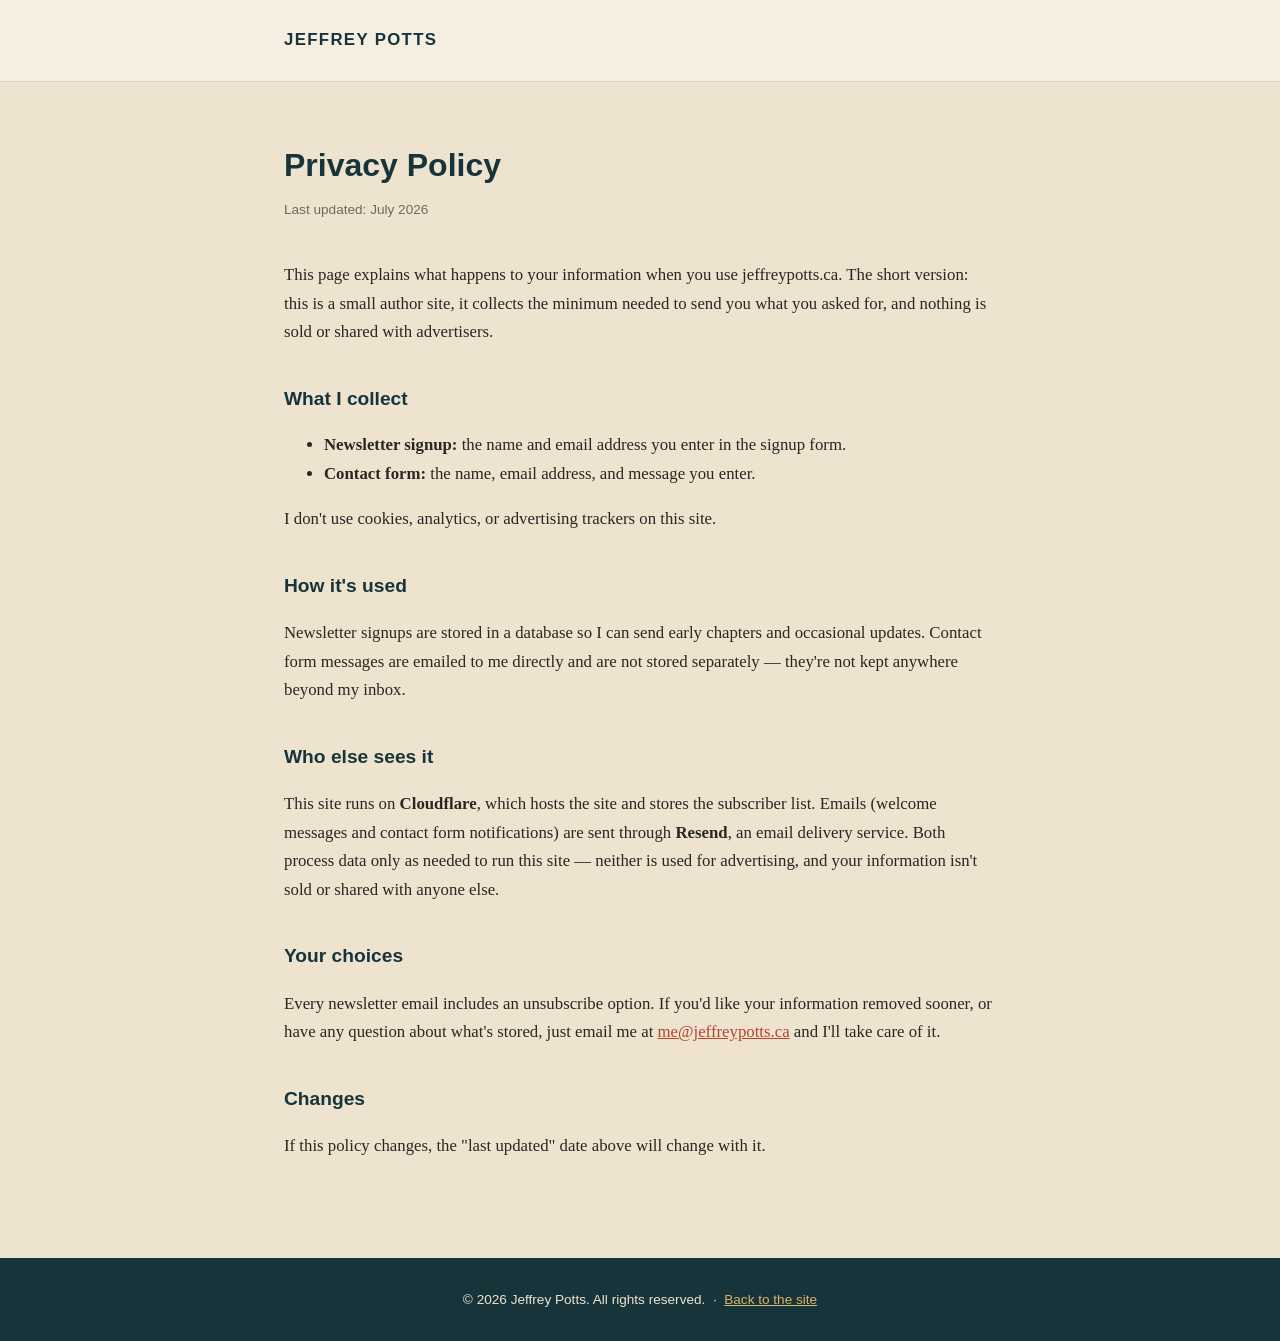
==== privacy.html @ 2e6be83e "Add contact form and privacy policy - New Contact section with a name/email/message form posting to " ====
<!DOCTYPE html>
<html lang="en">
<head>
<meta charset="UTF-8" />
<meta name="viewport" content="width=device-width, initial-scale=1.0" />
<title>Privacy Policy — Jeffrey Potts</title>
<meta name="description" content="Privacy policy for jeffreypotts.ca" />
<style>
  :root {
    --cream:      #ede3cf;
    --paper:      #f5efe1;
    --teal:       #234e58;
    --teal-dark:  #17343b;
    --gold:       #c9a24b;
    --gold-soft:  #d8b36a;
    --rust:       #b5442e;
    --ink:        #2a2622;
    --muted:      #6f6a5c;
    --line:       rgba(42,38,34,0.14);
  }
  * { box-sizing: border-box; }
  body {
    margin: 0; font-family: Georgia, 'Times New Roman', serif; color: var(--ink);
    background: var(--cream); line-height: 1.7; -webkit-font-smoothing: antialiased;
  }
  h1, h2, .nav-brand {
    font-family: 'Helvetica Neue', Arial, sans-serif; font-weight: 700; color: var(--teal-dark);
  }
  .wrap { width: 100%; max-width: 760px; margin: 0 auto; padding: 0 24px; }
  header { padding: 26px 0; border-bottom: 1px solid var(--line); background: var(--paper); }
  .nav-brand { text-decoration: none; font-size: 1.05rem; letter-spacing: 0.08em; text-transform: uppercase; }
  main { padding: 56px 0 80px; }
  h1 { font-size: 2rem; margin: 0 0 6px; }
  .updated { color: var(--muted); font-family: 'Helvetica Neue', Arial, sans-serif; font-size: 0.85rem; margin: 0 0 40px; }
  h2 { font-size: 1.2rem; margin: 36px 0 12px; }
  p, li { font-size: 1.05rem; }
  a { color: var(--rust); }
  footer { background: var(--teal-dark); color: var(--cream); padding: 30px 0; text-align: center; font-family: 'Helvetica Neue', Arial, sans-serif; font-size: 0.85rem; }
  footer a { color: var(--gold-soft); }
</style>
</head>
<body>

<header>
  <div class="wrap">
    <a href="/" class="nav-brand">Jeffrey Potts</a>
  </div>
</header>

<main>
  <div class="wrap">
    <h1>Privacy Policy</h1>
    <p class="updated">Last updated: July 2026</p>

    <p>This page explains what happens to your information when you use jeffreypotts.ca. The short version: this is a small author site, it collects the minimum needed to send you what you asked for, and nothing is sold or shared with advertisers.</p>

    <h2>What I collect</h2>
    <ul>
      <li><strong>Newsletter signup:</strong> the name and email address you enter in the signup form.</li>
      <li><strong>Contact form:</strong> the name, email address, and message you enter.</li>
    </ul>
    <p>I don't use cookies, analytics, or advertising trackers on this site.</p>

    <h2>How it's used</h2>
    <p>Newsletter signups are stored in a database so I can send early chapters and occasional updates. Contact form messages are emailed to me directly and are not stored separately — they're not kept anywhere beyond my inbox.</p>

    <h2>Who else sees it</h2>
    <p>This site runs on <strong>Cloudflare</strong>, which hosts the site and stores the subscriber list. Emails (welcome messages and contact form notifications) are sent through <strong>Resend</strong>, an email delivery service. Both process data only as needed to run this site — neither is used for advertising, and your information isn't sold or shared with anyone else.</p>

    <h2>Your choices</h2>
    <p>Every newsletter email includes an unsubscribe option. If you'd like your information removed sooner, or have any question about what's stored, just email me at <a href="mailto:me@jeffreypotts.ca">me@jeffreypotts.ca</a> and I'll take care of it.</p>

    <h2>Changes</h2>
    <p>If this policy changes, the "last updated" date above will change with it.</p>
  </div>
</main>

<footer>
  <div class="wrap">
    &copy; <span id="year"></span> Jeffrey Potts. All rights reserved. &nbsp;·&nbsp; <a href="/">Back to the site</a>
  </div>
</footer>

<script>document.getElementById('year').textContent = new Date().getFullYear();</script>

</body>
</html>
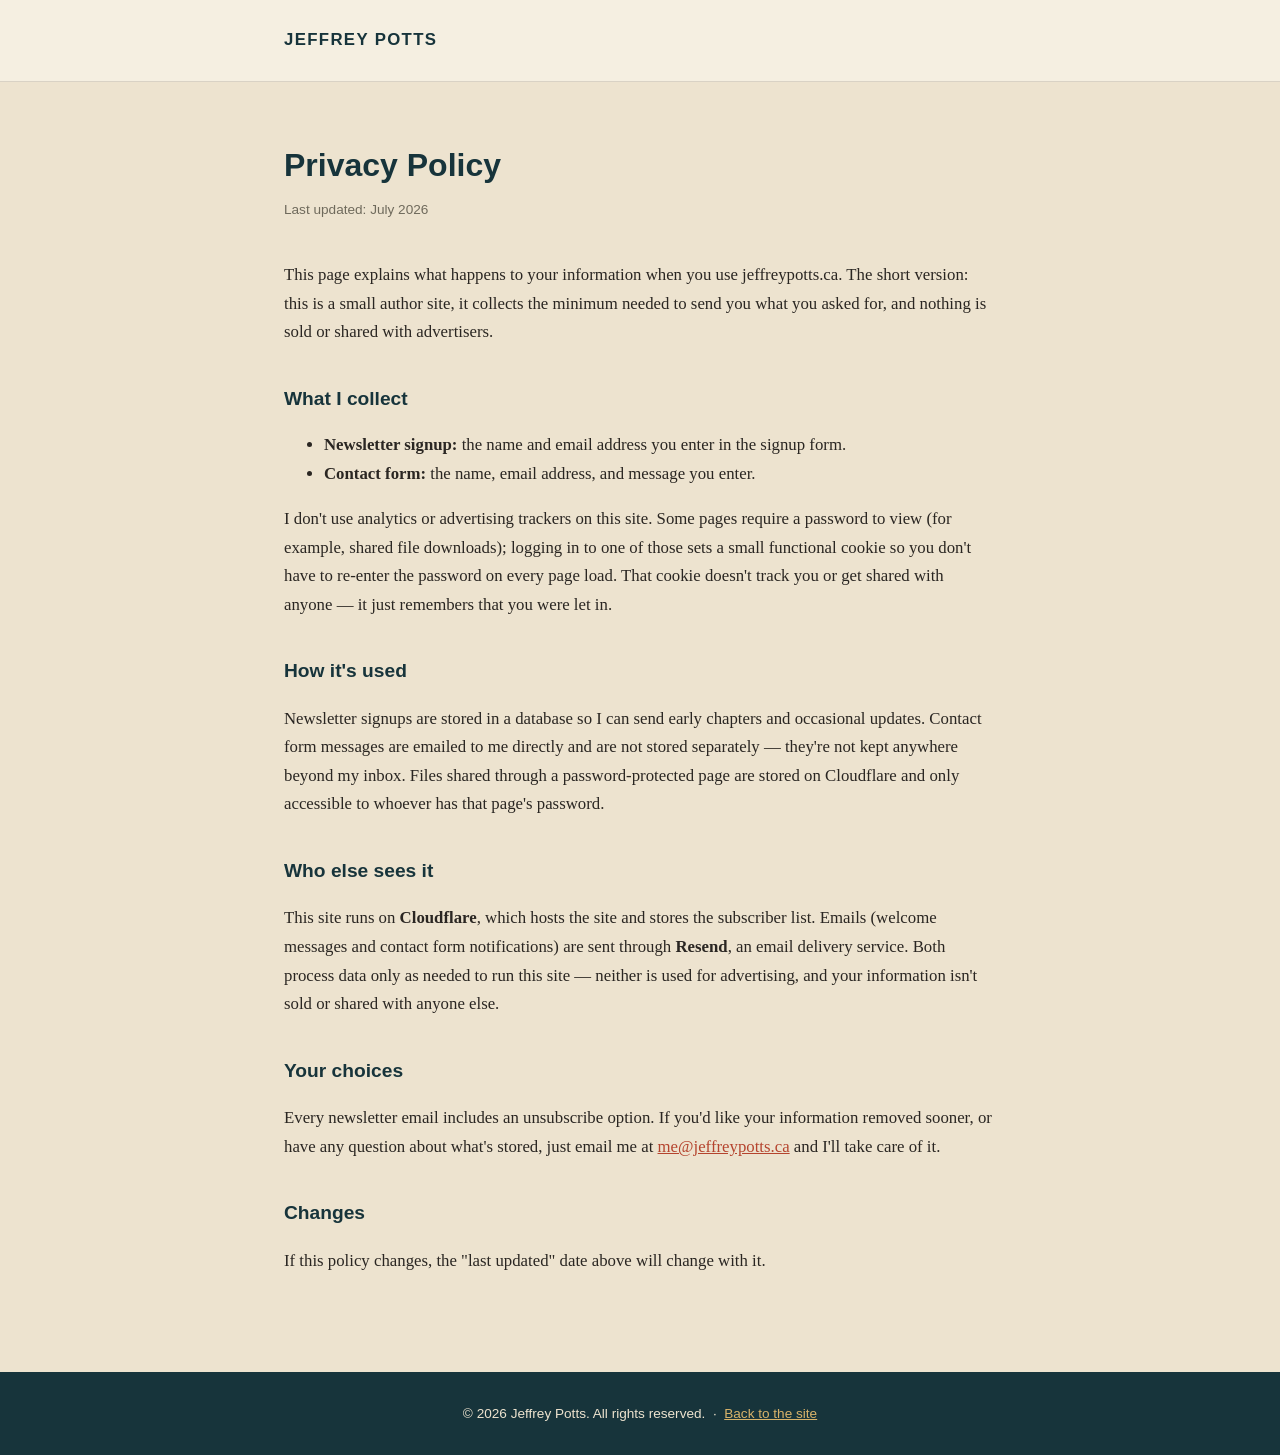
==== commit c13b0b12: "Add password-protected downloads and a full blog CMS Three independent password-gated sections for s" ====
--- a/privacy.html
+++ b/privacy.html
@@ -59,10 +59,10 @@
       <li><strong>Newsletter signup:</strong> the name and email address you enter in the signup form.</li>
       <li><strong>Contact form:</strong> the name, email address, and message you enter.</li>
     </ul>
-    <p>I don't use cookies, analytics, or advertising trackers on this site.</p>
+    <p>I don't use analytics or advertising trackers on this site. Some pages require a password to view (for example, shared file downloads); logging in to one of those sets a small functional cookie so you don't have to re-enter the password on every page load. That cookie doesn't track you or get shared with anyone — it just remembers that you were let in.</p>
 
     <h2>How it's used</h2>
-    <p>Newsletter signups are stored in a database so I can send early chapters and occasional updates. Contact form messages are emailed to me directly and are not stored separately — they're not kept anywhere beyond my inbox.</p>
+    <p>Newsletter signups are stored in a database so I can send early chapters and occasional updates. Contact form messages are emailed to me directly and are not stored separately — they're not kept anywhere beyond my inbox. Files shared through a password-protected page are stored on Cloudflare and only accessible to whoever has that page's password.</p>
 
     <h2>Who else sees it</h2>
     <p>This site runs on <strong>Cloudflare</strong>, which hosts the site and stores the subscriber list. Emails (welcome messages and contact form notifications) are sent through <strong>Resend</strong>, an email delivery service. Both process data only as needed to run this site — neither is used for advertising, and your information isn't sold or shared with anyone else.</p>
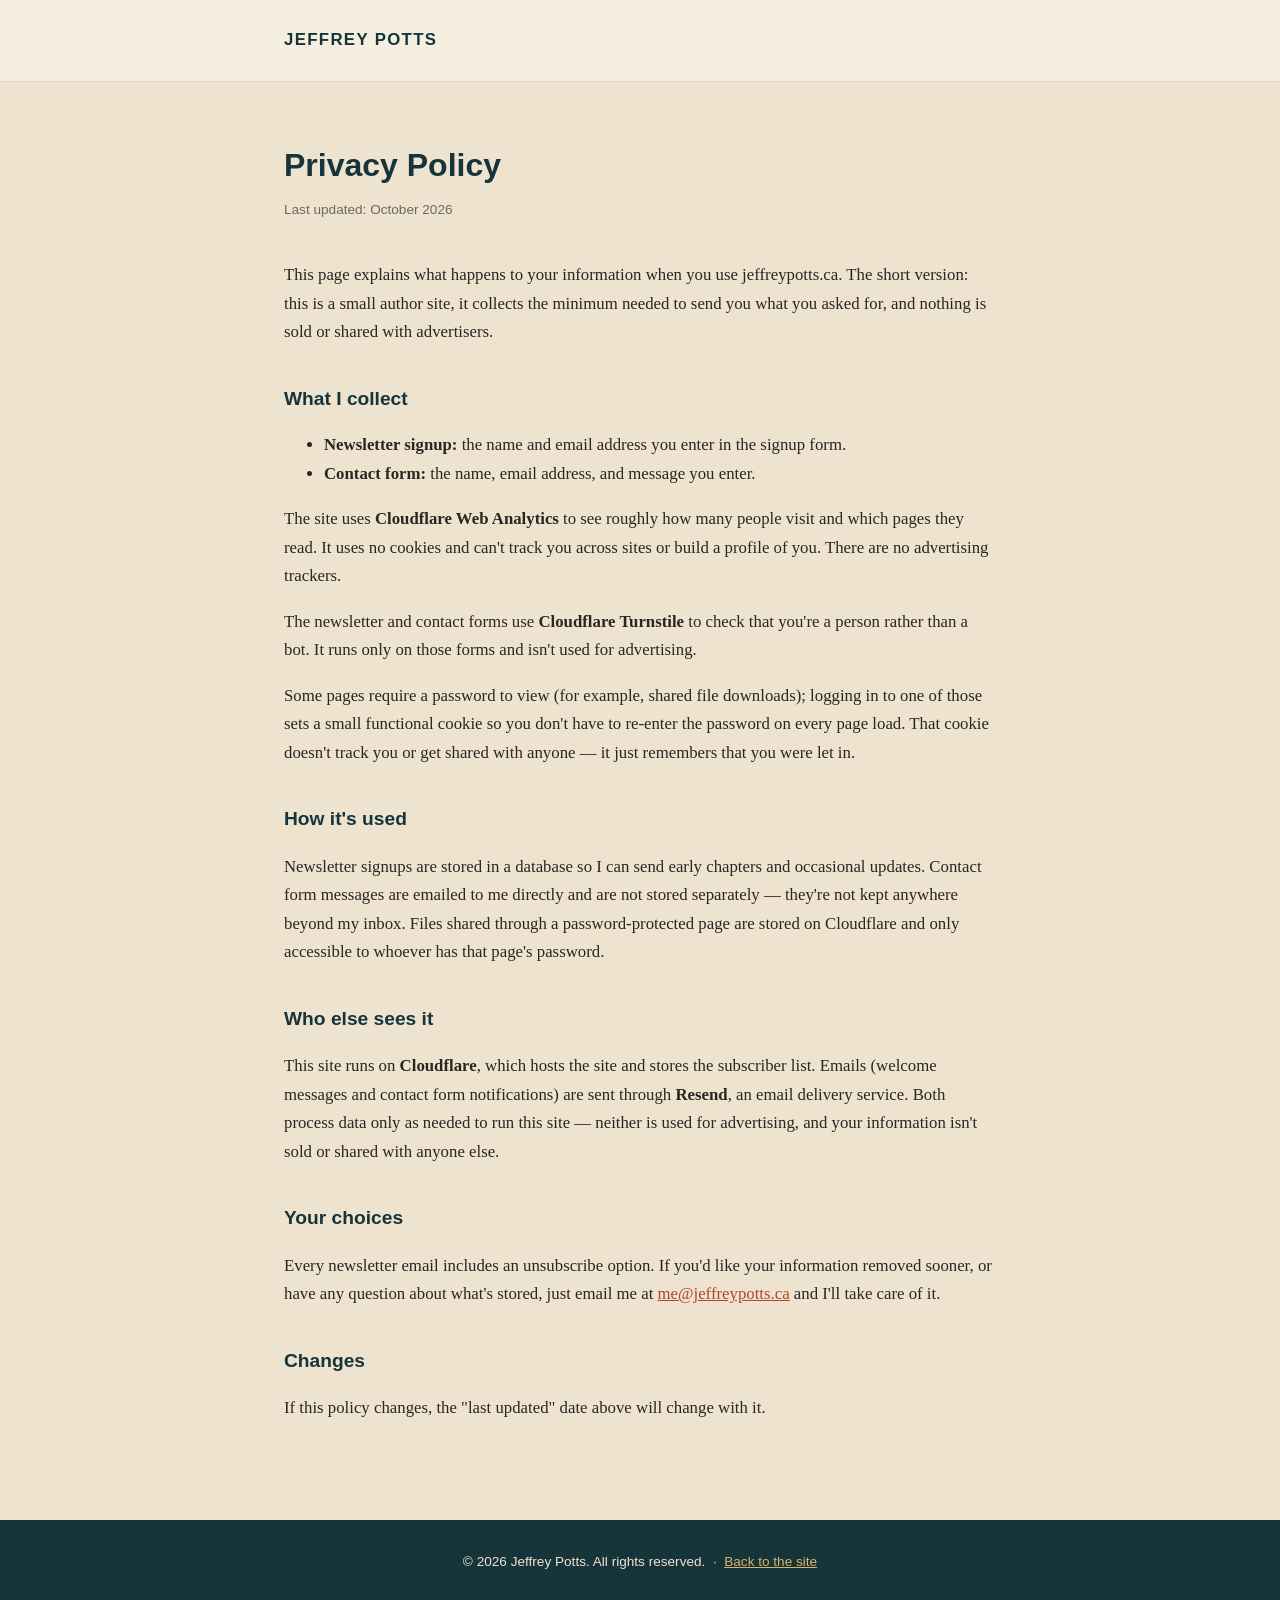
==== commit 35cf19bd: "Privacy policy: disclose Web Analytics and Turnstile The policy said the site used no analytics, but" ====
--- a/privacy.html
+++ b/privacy.html
@@ -50,7 +50,7 @@
 <main>
   <div class="wrap">
     <h1>Privacy Policy</h1>
-    <p class="updated">Last updated: July 2026</p>
+    <p class="updated">Last updated: October 2026</p>
 
     <p>This page explains what happens to your information when you use jeffreypotts.ca. The short version: this is a small author site, it collects the minimum needed to send you what you asked for, and nothing is sold or shared with advertisers.</p>
 
@@ -59,7 +59,9 @@
       <li><strong>Newsletter signup:</strong> the name and email address you enter in the signup form.</li>
       <li><strong>Contact form:</strong> the name, email address, and message you enter.</li>
     </ul>
-    <p>I don't use analytics or advertising trackers on this site. Some pages require a password to view (for example, shared file downloads); logging in to one of those sets a small functional cookie so you don't have to re-enter the password on every page load. That cookie doesn't track you or get shared with anyone — it just remembers that you were let in.</p>
+    <p>The site uses <strong>Cloudflare Web Analytics</strong> to see roughly how many people visit and which pages they read. It uses no cookies and can't track you across sites or build a profile of you. There are no advertising trackers.</p>
+    <p>The newsletter and contact forms use <strong>Cloudflare Turnstile</strong> to check that you're a person rather than a bot. It runs only on those forms and isn't used for advertising.</p>
+    <p>Some pages require a password to view (for example, shared file downloads); logging in to one of those sets a small functional cookie so you don't have to re-enter the password on every page load. That cookie doesn't track you or get shared with anyone — it just remembers that you were let in.</p>
 
     <h2>How it's used</h2>
     <p>Newsletter signups are stored in a database so I can send early chapters and occasional updates. Contact form messages are emailed to me directly and are not stored separately — they're not kept anywhere beyond my inbox. Files shared through a password-protected page are stored on Cloudflare and only accessible to whoever has that page's password.</p>
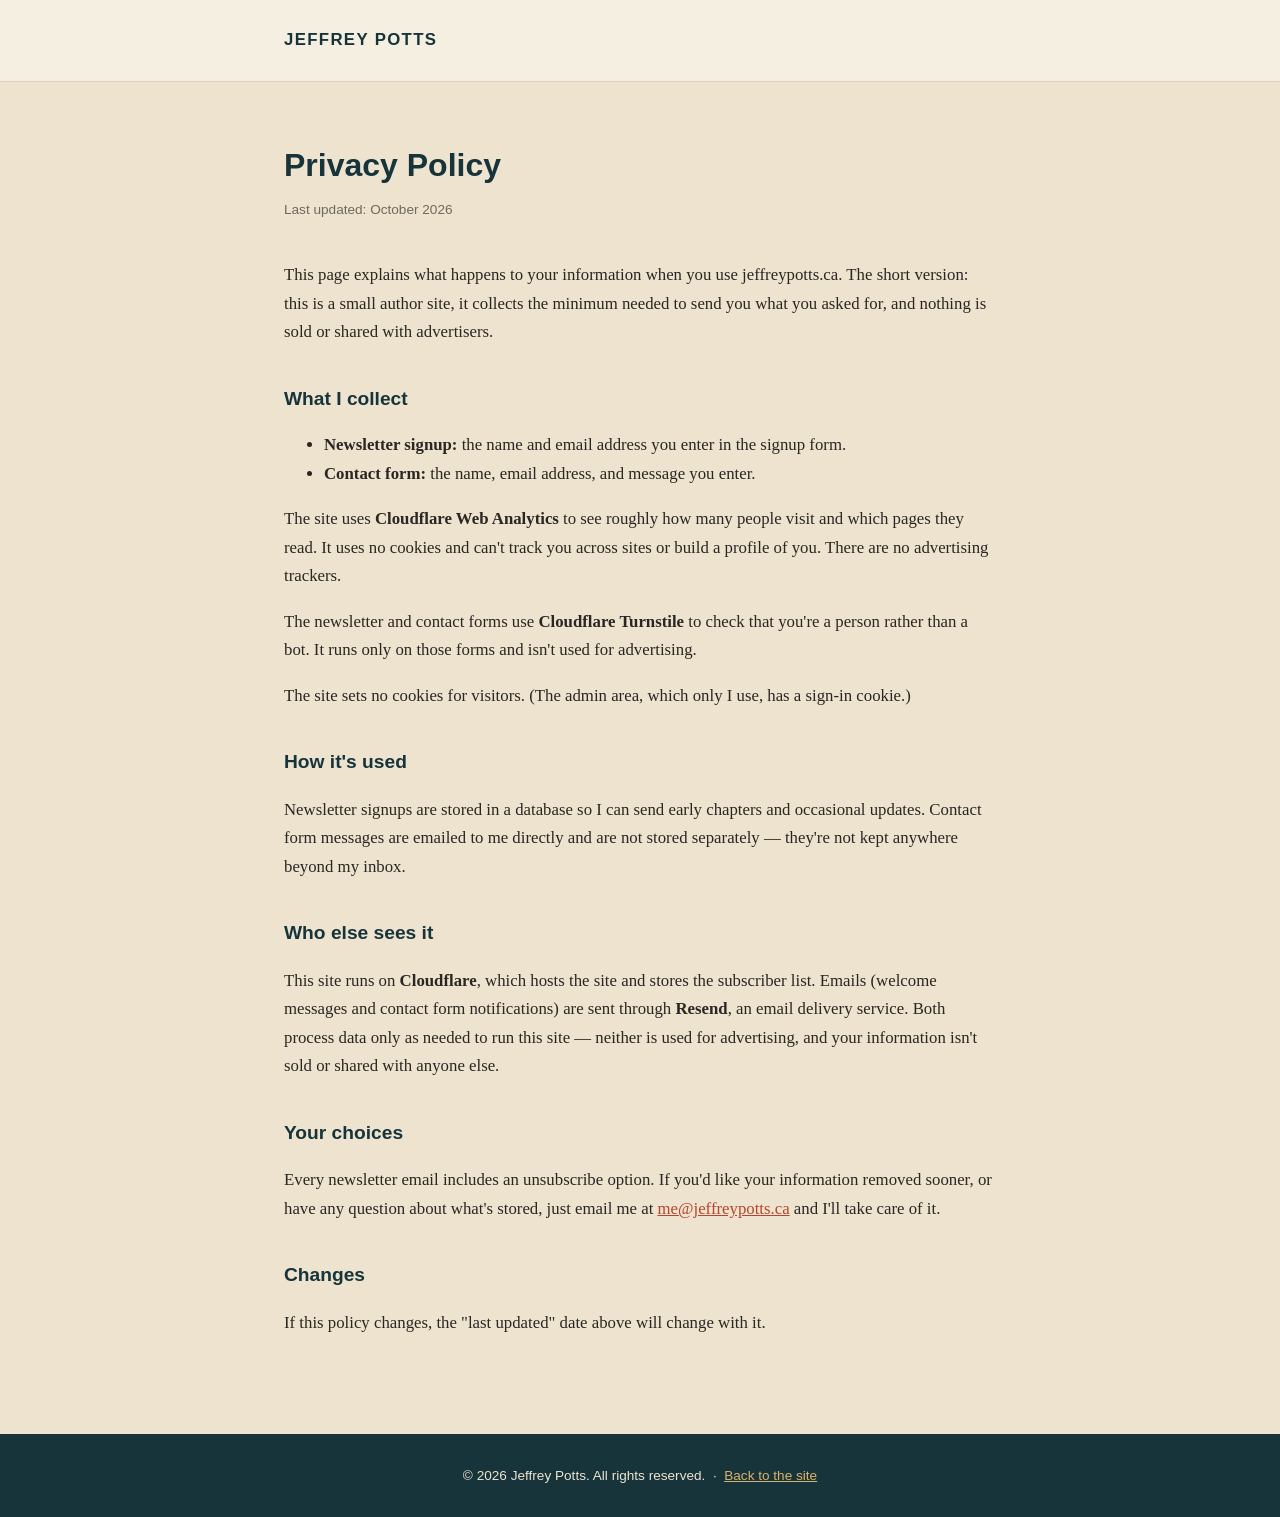
==== commit 94612a47: "Remove the unused password-protected download sections The three download pages (/downloads/section-" ====
--- a/privacy.html
+++ b/privacy.html
@@ -17,29 +17,61 @@
     --ink:        #2a2622;
     --muted:      #6f6a5c;
     --line:       rgba(42,38,34,0.14);
+    /* Roles. Light values are the palette above; dark mode swaps them. */
+    --bg:           var(--cream);
+    --surface:      var(--paper);
+    --heading:      var(--teal-dark);
+    --link:         var(--teal);
+    --rust-text:    var(--rust);
+    --on-accent:    #f5efe1;
+    --input-bg:     #fff;
+    color-scheme: light dark;
   }
+  @media (prefers-color-scheme: dark) {
+    :root {
+      --ink:          #ebe3d3;
+      --muted:        #a99f8c;
+      --line:         rgba(235,227,211,0.16);
+      --bg:           #191714;
+      --surface:      #24211d;
+      --heading:      #ecdfc4;
+      --link:         #8cc4d1;
+      --rust-text:    #e58a6e;
+      --input-bg:     #1c1a17;
+    }
+  }
+  @media (prefers-reduced-motion: reduce) {
+    *, *::before, *::after { transition-duration: 0.01ms !important; animation-duration: 0.01ms !important; }
+  }
+  .skip-link {
+    position: absolute; left: 12px; top: -60px; z-index: 100;
+    background: var(--teal-dark); color: var(--on-accent); padding: 10px 16px;
+    font-family: 'Helvetica Neue', Arial, sans-serif; font-weight: 700; text-decoration: none;
+  }
+  .skip-link:focus { top: 12px; }
   * { box-sizing: border-box; }
   body {
     margin: 0; font-family: Georgia, 'Times New Roman', serif; color: var(--ink);
-    background: var(--cream); line-height: 1.7; -webkit-font-smoothing: antialiased;
+    background: var(--bg); line-height: 1.7; -webkit-font-smoothing: antialiased;
   }
   h1, h2, .nav-brand {
-    font-family: 'Helvetica Neue', Arial, sans-serif; font-weight: 700; color: var(--teal-dark);
+    font-family: 'Helvetica Neue', Arial, sans-serif; font-weight: 700; color: var(--heading);
   }
   .wrap { width: 100%; max-width: 760px; margin: 0 auto; padding: 0 24px; }
-  header { padding: 26px 0; border-bottom: 1px solid var(--line); background: var(--paper); }
+  header { padding: 26px 0; border-bottom: 1px solid var(--line); background: var(--surface); }
   .nav-brand { text-decoration: none; font-size: 1.05rem; letter-spacing: 0.08em; text-transform: uppercase; }
   main { padding: 56px 0 80px; }
   h1 { font-size: 2rem; margin: 0 0 6px; }
   .updated { color: var(--muted); font-family: 'Helvetica Neue', Arial, sans-serif; font-size: 0.85rem; margin: 0 0 40px; }
   h2 { font-size: 1.2rem; margin: 36px 0 12px; }
   p, li { font-size: 1.05rem; }
-  a { color: var(--rust); }
+  a { color: var(--rust-text); }
   footer { background: var(--teal-dark); color: var(--cream); padding: 30px 0; text-align: center; font-family: 'Helvetica Neue', Arial, sans-serif; font-size: 0.85rem; }
   footer a { color: var(--gold-soft); }
 </style>
 </head>
 <body>
+<a class="skip-link" href="#main">Skip to content</a>
 
 <header>
   <div class="wrap">
@@ -47,7 +79,7 @@
   </div>
 </header>
 
-<main>
+<main id="main">
   <div class="wrap">
     <h1>Privacy Policy</h1>
     <p class="updated">Last updated: October 2026</p>
@@ -61,10 +93,10 @@
     </ul>
     <p>The site uses <strong>Cloudflare Web Analytics</strong> to see roughly how many people visit and which pages they read. It uses no cookies and can't track you across sites or build a profile of you. There are no advertising trackers.</p>
     <p>The newsletter and contact forms use <strong>Cloudflare Turnstile</strong> to check that you're a person rather than a bot. It runs only on those forms and isn't used for advertising.</p>
-    <p>Some pages require a password to view (for example, shared file downloads); logging in to one of those sets a small functional cookie so you don't have to re-enter the password on every page load. That cookie doesn't track you or get shared with anyone — it just remembers that you were let in.</p>
+    <p>The site sets no cookies for visitors. (The admin area, which only I use, has a sign-in cookie.)</p>
 
     <h2>How it's used</h2>
-    <p>Newsletter signups are stored in a database so I can send early chapters and occasional updates. Contact form messages are emailed to me directly and are not stored separately — they're not kept anywhere beyond my inbox. Files shared through a password-protected page are stored on Cloudflare and only accessible to whoever has that page's password.</p>
+    <p>Newsletter signups are stored in a database so I can send early chapters and occasional updates. Contact form messages are emailed to me directly and are not stored separately — they're not kept anywhere beyond my inbox.</p>
 
     <h2>Who else sees it</h2>
     <p>This site runs on <strong>Cloudflare</strong>, which hosts the site and stores the subscriber list. Emails (welcome messages and contact form notifications) are sent through <strong>Resend</strong>, an email delivery service. Both process data only as needed to run this site — neither is used for advertising, and your information isn't sold or shared with anyone else.</p>
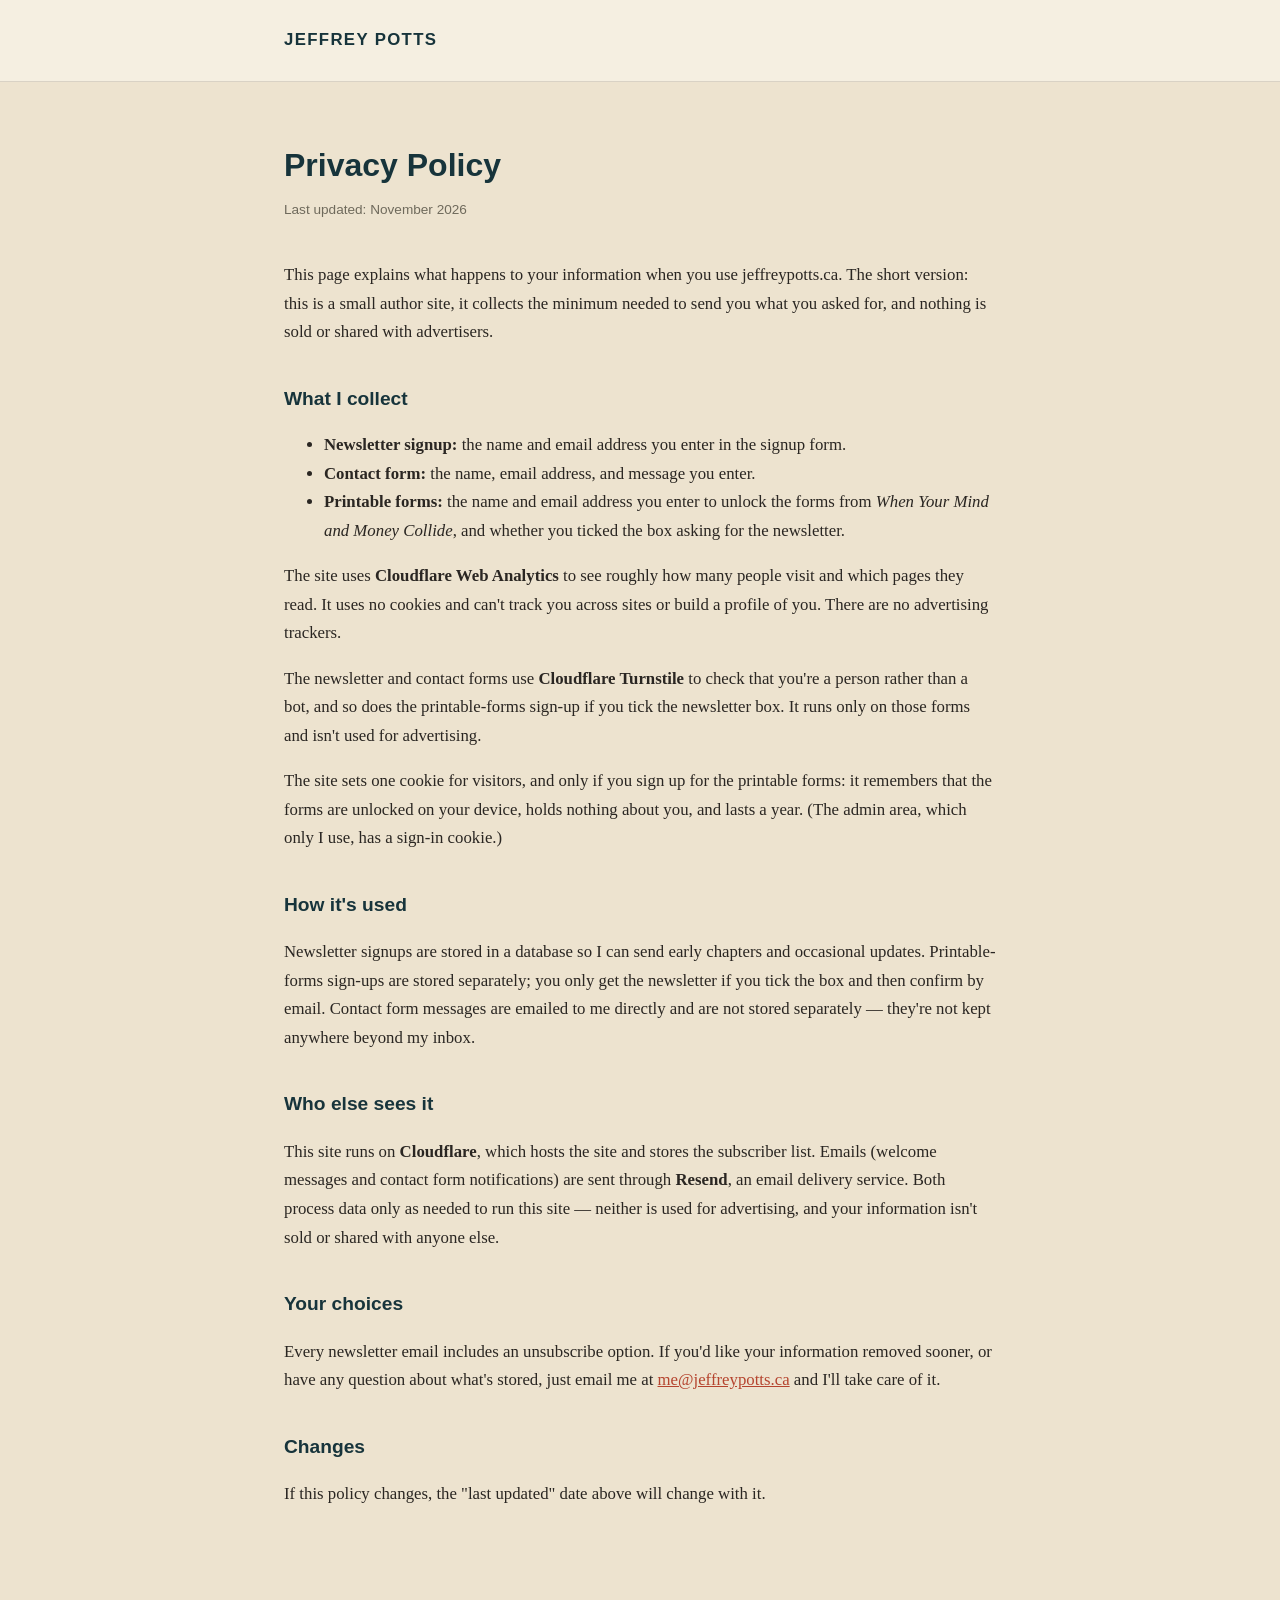
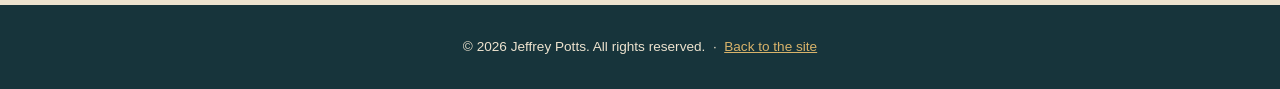
==== commit 74a7c63e: "Put the printable forms behind a name-and-email sign-up /forms now asks for a name and email once; t" ====
--- a/privacy.html
+++ b/privacy.html
@@ -5,6 +5,7 @@
 <meta name="viewport" content="width=device-width, initial-scale=1.0" />
 <title>Privacy Policy — Jeffrey Potts</title>
 <meta name="description" content="Privacy policy for jeffreypotts.ca" />
+<link rel="canonical" href="https://jeffreypotts.ca/privacy" />
 <style>
   :root {
     --cream:      #ede3cf;
@@ -82,7 +83,7 @@
 <main id="main">
   <div class="wrap">
     <h1>Privacy Policy</h1>
-    <p class="updated">Last updated: October 2026</p>
+    <p class="updated">Last updated: November 2026</p>
 
     <p>This page explains what happens to your information when you use jeffreypotts.ca. The short version: this is a small author site, it collects the minimum needed to send you what you asked for, and nothing is sold or shared with advertisers.</p>
 
@@ -90,13 +91,14 @@
     <ul>
       <li><strong>Newsletter signup:</strong> the name and email address you enter in the signup form.</li>
       <li><strong>Contact form:</strong> the name, email address, and message you enter.</li>
+      <li><strong>Printable forms:</strong> the name and email address you enter to unlock the forms from <em>When Your Mind and Money Collide</em>, and whether you ticked the box asking for the newsletter.</li>
     </ul>
     <p>The site uses <strong>Cloudflare Web Analytics</strong> to see roughly how many people visit and which pages they read. It uses no cookies and can't track you across sites or build a profile of you. There are no advertising trackers.</p>
-    <p>The newsletter and contact forms use <strong>Cloudflare Turnstile</strong> to check that you're a person rather than a bot. It runs only on those forms and isn't used for advertising.</p>
-    <p>The site sets no cookies for visitors. (The admin area, which only I use, has a sign-in cookie.)</p>
+    <p>The newsletter and contact forms use <strong>Cloudflare Turnstile</strong> to check that you're a person rather than a bot, and so does the printable-forms sign-up if you tick the newsletter box. It runs only on those forms and isn't used for advertising.</p>
+    <p>The site sets one cookie for visitors, and only if you sign up for the printable forms: it remembers that the forms are unlocked on your device, holds nothing about you, and lasts a year. (The admin area, which only I use, has a sign-in cookie.)</p>
 
     <h2>How it's used</h2>
-    <p>Newsletter signups are stored in a database so I can send early chapters and occasional updates. Contact form messages are emailed to me directly and are not stored separately — they're not kept anywhere beyond my inbox.</p>
+    <p>Newsletter signups are stored in a database so I can send early chapters and occasional updates. Printable-forms sign-ups are stored separately; you only get the newsletter if you tick the box and then confirm by email. Contact form messages are emailed to me directly and are not stored separately — they're not kept anywhere beyond my inbox.</p>
 
     <h2>Who else sees it</h2>
     <p>This site runs on <strong>Cloudflare</strong>, which hosts the site and stores the subscriber list. Emails (welcome messages and contact form notifications) are sent through <strong>Resend</strong>, an email delivery service. Both process data only as needed to run this site — neither is used for advertising, and your information isn't sold or shared with anyone else.</p>
